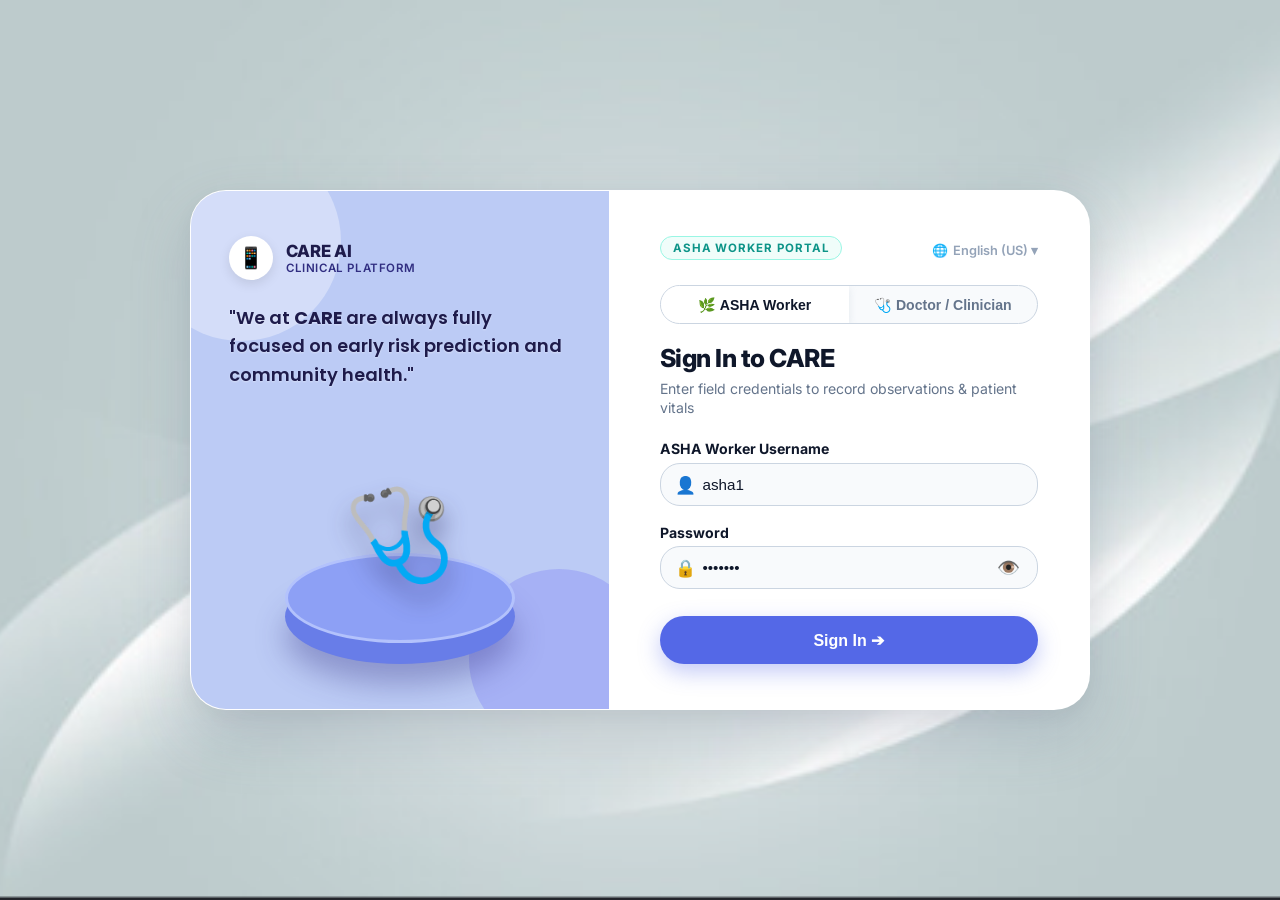
==== index.html @ 0ec80b11 "feat: CARE Clinical AI Reasoning Engine - Complete Platform with Split-Card UI, Offline PWA & ML Pip" ====
<!DOCTYPE html>
<html lang="en">

<head>
  <meta charset="UTF-8" />
  <meta name="viewport" content="width=device-width, initial-scale=1.0" />
  <title>CARE — Sign In</title>

  <!-- PWA Manifest & Theme -->
  <link rel="manifest" href="manifest.json" />
  <meta name="theme-color" content="#0b0f1f" />
  <meta name="description"
    content="CARE: Community-based Automated Risk Engine for ASHA workers and clinical doctors." />

  <!-- Favicon -->
  <link rel="icon" type="image/svg+xml"
    href="data:image/svg+xml;utf8,<svg xmlns='http://www.w3.org/2000/svg' viewBox='0 0 512 512'><rect width='512' height='512' rx='128' fill='%230b0f1f'/><path d='M256 448l-30.165-27.211C118.718 323.588 48 259.488 48 179.805 48 114.475 99.475 63 164.805 63c36.877 0 72.269 17.155 95.195 44.209C282.926 80.155 318.318 63 355.195 63 420.525 63 472 114.475 472 179.805c0 79.683-70.718 143.783-177.835 241.084L256 448z' fill='%2300D9C0'/></svg>" />

  <!-- Google Fonts -->
  <link rel="preconnect" href="https://fonts.googleapis.com" />
  <link rel="preconnect" href="https://fonts.gstatic.com" crossorigin />
  <link
    href="https://fonts.googleapis.com/css2?family=Inter:wght@400;500;600;700&family=Poppins:wght@500;600;700;800&display=swap"
    rel="stylesheet" />

  <style>
    * {
      box-sizing: border-box;
      margin: 0;
      padding: 0;
    }

    body {
      font-family: 'Inter', sans-serif;
      background: #f1f5f9 url('bg-silk.png') no-repeat center center fixed !important;
      background-size: cover !important;
      min-height: 100vh;
      display: flex;
      flex-direction: column;
      align-items: center;
      justify-content: center;
      padding: 1.5rem;
      color: #334155;
    }

    @keyframes subtleFloat {

      0%,
      100% {
        transform: translateY(0px) rotate(0deg);
      }

      50% {
        transform: translateY(-8px) rotate(-1.5deg);
      }
    }

    @keyframes floatCardIn {
      from {
        opacity: 0;
        transform: translateY(22px) scale(0.98);
      }

      to {
        opacity: 1;
        transform: translateY(0) scale(1);
      }
    }

    /* ------------------------------------------------------------------ */
    /* Exact Split-Card Container Matching Reference UI                  */
    /* ------------------------------------------------------------------ */
    .login-split-card {
      width: 100%;
      max-width: 900px;
      min-height: 520px;
      background: #ffffff;
      border-radius: 36px;
      box-shadow: 0 25px 60px rgba(100, 116, 139, 0.22), 0 6px 20px rgba(0, 0, 0, 0.04);
      display: grid;
      grid-template-columns: 1fr 1.15fr;
      overflow: hidden;
      position: relative;
      animation: floatCardIn 0.5s cubic-bezier(0.16, 1, 0.3, 1);
      border: 1px solid rgba(255, 255, 255, 0.9);
      margin: auto;
    }

    /* Left Hero Pane */
    .login-hero-pane {
      background: #bccbf5;
      padding: 2.8rem 2.4rem;
      display: flex;
      flex-direction: column;
      justify-content: space-between;
      position: relative;
      overflow: hidden;
    }

    .login-hero-pane::before {
      content: '';
      position: absolute;
      top: -50px;
      left: -50px;
      width: 200px;
      height: 200px;
      border-radius: 50%;
      background: rgba(255, 255, 255, 0.35);
      pointer-events: none;
    }

    .login-hero-pane::after {
      content: '';
      position: absolute;
      bottom: -40px;
      right: -40px;
      width: 180px;
      height: 180px;
      border-radius: 50%;
      background: rgba(99, 102, 241, 0.25);
      pointer-events: none;
    }

    /* Right Form Pane */
    .login-form-pane {
      background: #ffffff;
      padding: 2.8rem 3.2rem;
      display: flex;
      flex-direction: column;
      justify-content: center;
      position: relative;
    }

    /* Role Tabs */
    #role-tabs {
      display: flex;
      gap: 0;
      border-radius: 20px;
      overflow: hidden;
      border: 1.5px solid #cbd5e1;
      margin-bottom: 1.2rem;
      background: #f8fafc;
    }

    .role-tab {
      flex: 1;
      padding: 0.65rem 0.5rem;
      text-align: center;
      font-size: 0.88rem;
      font-weight: 600;
      cursor: pointer;
      border: none;
      transition: all 0.25s ease;
      background: transparent;
      color: #64748b;
    }

    .role-tab.active-asha {
      background: #ffffff;
      color: #0f172a;
      box-shadow: 0 2px 8px rgba(148, 163, 184, 0.2);
    }

    .role-tab.active-doctor {
      background: #ffffff;
      color: #0f172a;
      box-shadow: 0 2px 8px rgba(148, 163, 184, 0.2);
    }

    .role-tab:hover:not(.active-asha):not(.active-doctor) {
      background: #f1f5f9;
      color: #334155;
    }

    #login-portal-badge {
      display: inline-block;
      font-size: 0.72rem;
      font-weight: 700;
      letter-spacing: 0.08em;
      text-transform: uppercase;
      padding: 0.25rem 0.75rem;
      border-radius: 99px;
      margin-bottom: 0.4rem;
      transition: all 0.3s;
    }

    .badge-asha {
      background: #f0fdfa;
      color: #0d9488;
      border: 1px solid #99f6e4;
    }

    .badge-doctor {
      background: #f1f5f9;
      color: #475569;
      border: 1px solid #cbd5e1;
    }

    .form-group {
      display: flex;
      flex-direction: column;
      gap: 0.35rem;
      width: 100%;
    }

    .form-label {
      font-size: 0.88rem;
      font-weight: 700;
      color: #0f172a;
    }

    .form-input {
      width: 100%;
      padding: 0.75rem 1rem 0.75rem 2.6rem;
      background: #f8fafc;
      border: 1.5px solid #cbd5e1;
      border-radius: 20px;
      color: #0f172a;
      font-size: 0.95rem;
      font-weight: 500;
      outline: none;
      transition: border-color 0.2s;
    }

    .form-input:focus {
      border-color: #5468E7;
      background: #ffffff;
    }

    .btn-submit {
      margin-top: 0.6rem;
      width: 100%;
      height: 48px;
      background: #5468E7;
      color: #ffffff;
      font-size: 1rem;
      font-weight: 700;
      border: none;
      border-radius: 25px;
      cursor: pointer;
      box-shadow: 0 8px 22px rgba(84, 104, 231, 0.35);
      transition: all 0.2s ease;
      display: flex;
      align-items: center;
      justify-content: center;
    }

    .btn-submit:hover {
      background: #4355d6;
      transform: translateY(-1px);
      box-shadow: 0 10px 25px rgba(84, 104, 231, 0.45);
    }

    .alert-error {
      background: #fef2f2;
      border: 1px solid #fca5a5;
      color: #dc2626;
      padding: 0.75rem 1rem;
      border-radius: 12px;
      font-size: 0.85rem;
      font-weight: 500;
      margin-bottom: 0.8rem;
    }

    .hidden {
      display: none !important;
    }

    @media (max-width: 860px) {
      .login-split-card {
        grid-template-columns: 1fr;
        max-width: 460px;
        border-radius: 28px;
      }

      .login-hero-pane {
        padding: 2.2rem 1.8rem;
        min-height: 260px;
      }

      .login-form-pane {
        padding: 2.2rem 1.8rem;
      }
    }
  </style>

  <script>
    var API_BASE_URL = window.API_BASE_URL || ((window.location.origin && window.location.origin !== "null" && !window.location.origin.startsWith("file:"))
      ? window.location.origin
      : "http://127.0.0.1:8000");

    let _selectedRole = 'asha';

    function switchRoleTab(role) {
      _selectedRole = role;
      const tabAsha = document.getElementById('tab-asha');
      const tabDoc = document.getElementById('tab-doctor');
      const badge = document.getElementById('login-portal-badge');
      const title = document.getElementById('login-portal-title');
      const sub = document.getElementById('login-portal-sub');
      const uLabel = document.getElementById('lbl-username');
      const uInput = document.getElementById('login-username');
      const pInput = document.getElementById('login-password');
      const sBtn = document.getElementById('login-submit-btn');
      const delegateWrap = document.getElementById('delegate-link-wrap');

      if (role === 'doctor') {
        tabAsha.className = 'role-tab';
        tabDoc.className = 'role-tab active-doctor';
        badge.className = 'badge-doctor';
        badge.textContent = 'DOCTOR CLINICAL PORTAL';
        title.textContent = 'Doctor Sign In';
        sub.textContent = 'Access full clinical AI predictions & patient records';
        uLabel.textContent = 'Doctor Username';
        uInput.value = 'doctor1';
        pInput.value = 'doctor123';
        sBtn.textContent = 'Doctor Sign In ➔';
        if (delegateWrap) delegateWrap.classList.remove('hidden');
      } else {
        tabAsha.className = 'role-tab active-asha';
        tabDoc.className = 'role-tab';
        badge.className = 'badge-asha';
        badge.textContent = 'ASHA WORKER PORTAL';
        title.textContent = 'ASHA Worker Sign In';
        sub.textContent = 'Enter field credentials to record observations & patient vitals';
        uLabel.textContent = 'ASHA Worker Username';
        uInput.value = 'asha1';
        pInput.value = 'asha123';
        sBtn.textContent = 'Sign In ➔';
        if (delegateWrap) delegateWrap.classList.add('hidden');
      }
    }

    function togglePasswordVisibility(inputId, iconId) {
      const input = document.getElementById(inputId);
      const icon = document.getElementById(iconId);
      if (!input) return;
      if (input.type === 'password') {
        input.type = 'text';
        if (icon) icon.textContent = '🙈';
      } else {
        input.type = 'password';
        if (icon) icon.textContent = '👁️';
      }
    }

    // Auto-redirect if already logged in
    (function checkSession() {
      const token = localStorage.getItem('care_access_token');
      const role = localStorage.getItem('care_role');
      if (token) {
        if (role === 'doctor') {
          window.location.href = 'doctor.html';
        } else if (role === 'asha_worker') {
          window.location.href = 'asha.html';
        }
      }
    })();
  </script>
</head>

<body>

  <!-- FLOATING SPLIT-CARD (MATCHING EXACT REFERENCE DESIGN) -->
  <div class="login-split-card">

    <!-- Left Hero Pane -->
    <div class="login-hero-pane">
      <!-- Top App Device Badge -->
      <div style="display: flex; align-items: center; gap: 0.8rem; z-index: 10;">
        <div
          style="width: 44px; height: 44px; border-radius: 50%; background: #ffffff; display: flex; align-items: center; justify-content: center; box-shadow: 0 4px 12px rgba(0,0,0,0.1); font-size: 1.3rem;">
          📱
        </div>
        <div>
          <div style="font-weight: 800; font-size: 1.05rem; letter-spacing: -0.01em; color: #1e1b4b;">CARE AI</div>
          <div
            style="font-size: 0.72rem; font-weight: 600; color: #312e81; text-transform: uppercase; letter-spacing: 0.05em;">
            Clinical Platform</div>
        </div>
      </div>

      <!-- Tagline & Quote -->
      <div style="margin: 1.5rem 0 1rem; z-index: 10;">
        <p
          style="font-size: 1.12rem; font-weight: 600; line-height: 1.6; color: #1e1b4b; text-shadow: 0 1px 2px rgba(255,255,255,0.4); font-family: 'Poppins', sans-serif;">
          "We at <strong>CARE</strong> are always fully focused on early risk prediction and community health."
        </p>
      </div>

      <!-- 3D Pedestal with Stethoscope Illustration -->
      <div
        style="position: relative; display: flex; align-items: center; justify-content: center; margin-top: auto; padding-top: 2rem; z-index: 10;">
        <!-- 3D Pedestal Base -->
        <div
          style="position: relative; width: 230px; height: 95px; background: #687de8; border-radius: 50%; box-shadow: 0 20px 30px rgba(49, 46, 129, 0.35); display: flex; align-items: center; justify-content: center;">
          <div
            style="position: absolute; top: -16px; width: 230px; height: 90px; background: #8da0f5; border-radius: 50%; border: 3px solid #b3c2fc; display: flex; align-items: center; justify-content: center;">
            <!-- 3D Stethoscope Visual Icon -->
            <div
              style="position: absolute; top: -78px; font-size: 5.6rem; filter: drop-shadow(0 15px 12px rgba(30, 27, 75, 0.45)); animation: subtleFloat 3s ease-in-out infinite;">
              🩺
            </div>
          </div>
        </div>
      </div>
    </div>

    <!-- Right Form Pane -->
    <div class="login-form-pane">
      <!-- Top header meta -->
      <div style="display: flex; justify-content: space-between; align-items: center; margin-bottom: 1.2rem;">
        <div id="login-portal-badge" class="badge-asha">ASHA WORKER PORTAL</div>
        <div
          style="font-size: 0.8rem; font-weight: 600; color: #94a3b8; display: flex; align-items: center; gap: 0.3rem;">
          <span>🌐</span> English (US) ▾
        </div>
      </div>

      <!-- Role Tabs Switcher -->
      <div id="role-tabs">
        <button class="role-tab active-asha" id="tab-asha" type="button" onclick="switchRoleTab('asha')">
          🌿 ASHA Worker
        </button>
        <button class="role-tab" id="tab-doctor" type="button" onclick="switchRoleTab('doctor')">
          🩺 Doctor / Clinician
        </button>
      </div>

      <!-- Screen title & subtitle -->
      <div style="margin-bottom: 1.4rem;">
        <h1 id="login-portal-title"
          style="margin: 0 0 0.35rem; font-size: 1.55rem; font-weight: 800; color: #0f172a; letter-spacing: -0.02em;">
          Sign In to CARE
        </h1>
        <p id="login-portal-sub" style="margin: 0; font-size: 0.88rem; color: #64748b; line-height: 1.4;">
          Enter field credentials to record observations & patient vitals
        </p>
      </div>

      <div id="login-error" class="alert-error hidden"></div>

      <!-- Login Form -->
      <form id="login-form" style="display: flex; flex-direction: column; gap: 1.1rem;">
        <!-- Username Field -->
        <div class="form-group">
          <label id="lbl-username" class="form-label" for="login-username">
            ASHA Worker Username
          </label>
          <div style="position: relative; display: flex; align-items: center;">
            <span
              style="position: absolute; left: 0.95rem; font-size: 1.05rem; color: #64748b; pointer-events: none;">👤</span>
            <input id="login-username" class="form-input" type="text" placeholder="e.g. asha1" value="asha1"
              autocomplete="off" required />
          </div>
        </div>

        <!-- Password Field with Eye Toggle -->
        <div class="form-group">
          <label class="form-label" for="login-password">
            Password
          </label>
          <div style="position: relative; display: flex; align-items: center;">
            <span
              style="position: absolute; left: 0.95rem; font-size: 1.05rem; color: #64748b; pointer-events: none;">🔒</span>
            <input id="login-password" class="form-input" type="password" placeholder="••••••••" value="asha123"
              autocomplete="new-password" required style="padding-right: 2.8rem;" />

            <button type="button" id="toggle-pwd-btn"
              onclick="togglePasswordVisibility('login-password', 'pwd-eye-icon')"
              style="position: absolute; right: 0.9rem; background: none; border: none; cursor: pointer; font-size: 1.15rem; color: #64748b; padding: 0.2rem; display: flex; align-items: center; justify-content: center;"
              title="Show or hide password">
              <span id="pwd-eye-icon">👁️</span>
            </button>
          </div>
        </div>

        <!-- Submit Button -->
        <button type="submit" id="login-submit-btn" class="btn-submit">
          Sign In ➔
        </button>
      </form>

      <!-- Colleague Delegate Sync Section (Visible for Doctor role) -->
      <div id="delegate-link-wrap" class="hidden" style="margin-top: 1.2rem;">
        <div style="display: flex; align-items: center; gap: 0.8rem; width: 100%; margin-bottom: 0.8rem;">
          <div style="flex: 1; height: 1px; background: #e2e8f0;"></div>
          <span
            style="font-size: 0.75rem; font-weight: 600; color: #94a3b8; text-transform: uppercase; letter-spacing: 0.05em;">-
            OR -</span>
          <div style="flex: 1; height: 1px; background: #e2e8f0;"></div>
        </div>
        <button id="delegate-mode-btn" type="button" onclick="window.location.href='doctor.html'"
          style="width: 100%; padding: 0.65rem 1rem; background: #f0f9ff; border: 1.5px solid #bae6fd; color: #0369a1; border-radius: 20px; font-size: 0.88rem; font-weight: 700; cursor: pointer; transition: all 0.2s ease;">
          🔄 Sync Only (Delegate Mode)
        </button>
      </div>
    </div>

  </div>

  <script>
    document.getElementById('login-form').addEventListener('submit', async (e) => {
      e.preventDefault();
      const username = document.getElementById('login-username').value.trim();
      const password = document.getElementById('login-password').value.trim();
      const errBox = document.getElementById('login-error');
      const submitBtn = document.getElementById('login-submit-btn');

      errBox.classList.add('hidden');
      errBox.textContent = '';
      submitBtn.disabled = true;
      submitBtn.textContent = 'Signing in…';

      try {
        const res = await fetch(`${API_BASE_URL}/auth/login`, {
          method: 'POST',
          headers: { 'Content-Type': 'application/json' },
          body: JSON.stringify({ username, password })
        });

        if (!res.ok) {
          const data = await res.json().catch(() => ({ detail: 'Invalid credentials' }));
          throw new Error(data.detail || 'Login failed');
        }

        const tokenData = await res.json();
        const role = tokenData.role || 'asha_worker';

        // Store session keys
        localStorage.setItem('care_access_token', tokenData.access_token);
        localStorage.setItem('care_role', role);
        localStorage.setItem('care_full_name', tokenData.full_name || username);
        localStorage.setItem('care_username', username);

        if (role === 'doctor') {
          localStorage.setItem('doctor_access_token', tokenData.access_token);
          localStorage.setItem('doctor_role', 'doctor');
          localStorage.setItem('doctor_full_name', tokenData.full_name || username);
          // Redirect to Doctor Portal Page
          window.location.href = 'doctor.html';
        } else {
          // Redirect to ASHA Worker Dashboard Page
          window.location.href = 'asha.html';
        }

      } catch (err) {
        // Offline fallback for demo accounts
        if (err.name === 'TypeError' || err.message.includes('fetch')) {
          if (_selectedRole === 'asha' && username === 'asha1' && password === 'asha123') {
            localStorage.setItem('care_access_token', 'offline_asha_token');
            localStorage.setItem('care_role', 'asha_worker');
            localStorage.setItem('care_full_name', 'Priya (ASHA Worker)');
            localStorage.setItem('care_username', 'asha1');
            window.location.href = 'asha.html';
            return;
          } else if (_selectedRole === 'doctor' && username === 'doctor1' && password === 'doctor123') {
            localStorage.setItem('doctor_access_token', 'offline_doctor_token');
            localStorage.setItem('doctor_role', 'doctor');
            localStorage.setItem('doctor_full_name', 'Dr. Rajesh Kumar');
            localStorage.setItem('care_access_token', 'offline_doctor_token');
            localStorage.setItem('care_role', 'doctor');
            window.location.href = 'doctor.html';
            return;
          }
        }
        errBox.textContent = err.message;
        errBox.classList.remove('hidden');
        submitBtn.disabled = false;
        submitBtn.textContent = _selectedRole === 'doctor' ? 'Doctor Sign In ➔' : 'Sign In ➔';
      }
    });
  </script>

</body>

</html>
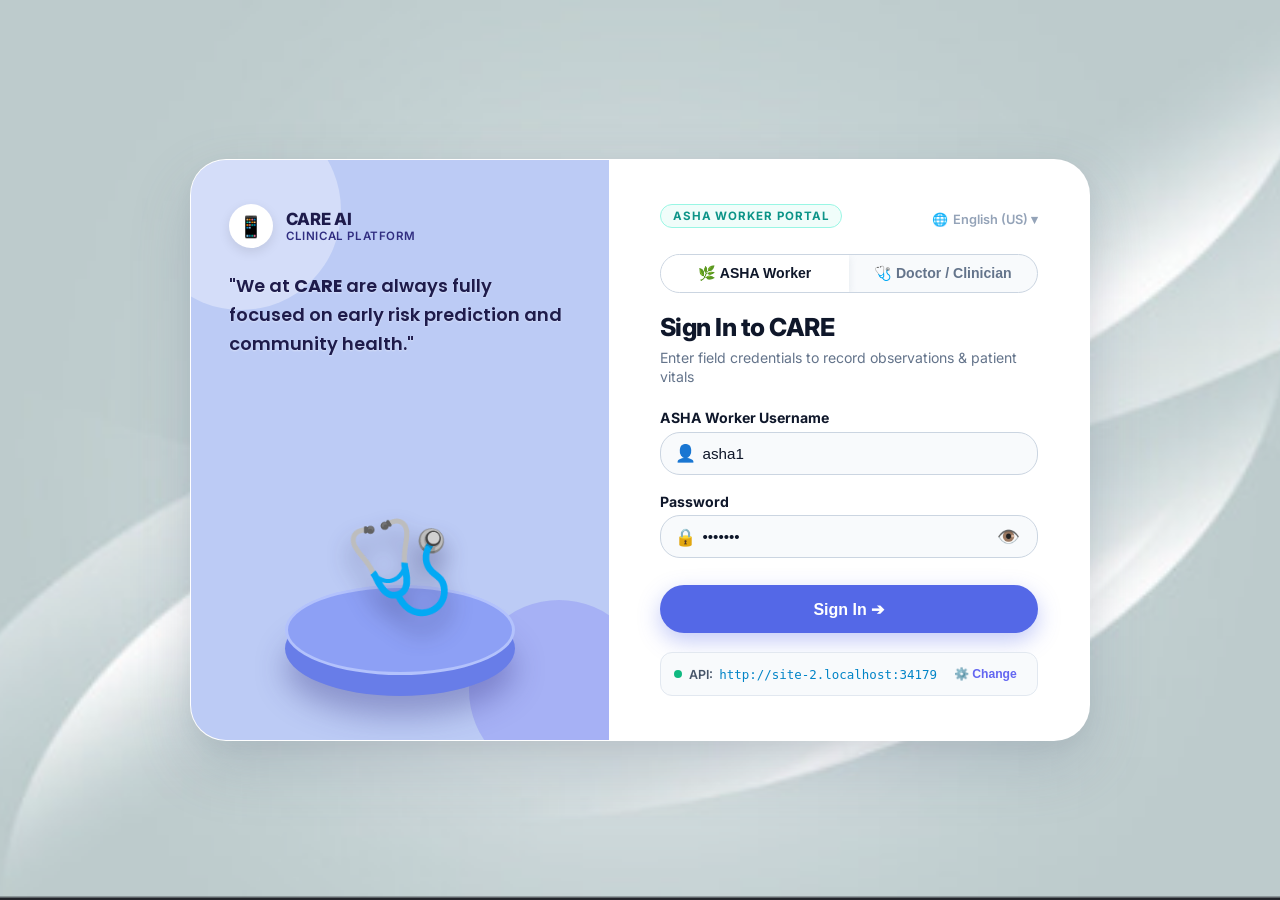
==== commit 40a04a37: "Fix login 404 connection failure on Netlify, resolve 401 manifest fetch, and enable seamless offline" ====
--- a/index.html
+++ b/index.html
@@ -7,7 +7,7 @@
   <title>CARE — Sign In</title>
 
   <!-- PWA Manifest & Theme -->
-  <link rel="manifest" href="manifest.json" />
+  <link rel="manifest" href="manifest.json" crossorigin="use-credentials" />
   <meta name="theme-color" content="#0b0f1f" />
   <meta name="description"
     content="CARE: Community-based Automated Risk Engine for ASHA workers and clinical doctors." />
@@ -267,27 +267,244 @@
     }
 
     @media (max-width: 860px) {
+      body {
+        padding: 1rem 0.6rem;
+        justify-content: flex-start;
+        min-height: 100vh;
+      }
+
       .login-split-card {
         grid-template-columns: 1fr;
         max-width: 460px;
+        width: 100%;
         border-radius: 28px;
+        min-height: auto;
+        margin: 0.5rem auto;
       }
 
       .login-hero-pane {
-        padding: 2.2rem 1.8rem;
-        min-height: 260px;
+        padding: 1.8rem 1.5rem 1.2rem;
+        min-height: auto;
+        border-top-left-radius: 28px;
+        border-top-right-radius: 28px;
+        border-bottom-left-radius: 0;
+      }
+
+      .login-hero-pane .pedestal-wrap {
+        transform: scale(0.85);
+        transform-origin: center;
+        margin-top: 0.5rem !important;
+        padding-top: 0.8rem !important;
       }
 
       .login-form-pane {
-        padding: 2.2rem 1.8rem;
+        padding: 1.8rem 1.5rem;
+        border-bottom-left-radius: 28px;
+        border-bottom-right-radius: 28px;
+        border-top-right-radius: 0;
+      }
+
+      .form-input {
+        font-size: 16px; /* Prevents auto-zoom on mobile iOS/Android */
+      }
+    }
+
+    @media (max-width: 480px) {
+      body {
+        padding: 0.5rem;
+      }
+
+      .login-split-card {
+        border-radius: 22px;
+        max-width: 100%;
+      }
+
+      .login-hero-pane {
+        padding: 1.4rem 1.2rem 0.8rem;
+        border-top-left-radius: 22px;
+        border-top-right-radius: 22px;
+      }
+
+      .login-hero-pane p {
+        font-size: 0.98rem !important;
+      }
+
+      .login-hero-pane .pedestal-wrap {
+        transform: scale(0.72);
+        margin-top: 0 !important;
+        padding-top: 0.4rem !important;
+      }
+
+      .login-form-pane {
+        padding: 1.4rem 1.2rem;
+        border-bottom-left-radius: 22px;
+        border-bottom-right-radius: 22px;
+      }
+
+      #login-portal-title {
+        font-size: 1.35rem !important;
+      }
+
+      .role-tab {
+        font-size: 0.8rem;
+        padding: 0.6rem 0.3rem;
       }
     }
   </style>
 
   <script>
-    var API_BASE_URL = window.API_BASE_URL || ((window.location.origin && window.location.origin !== "null" && !window.location.origin.startsWith("file:"))
-      ? window.location.origin
-      : "http://127.0.0.1:8000");
+    function getApiBaseUrl() {
+      const custom = localStorage.getItem('care_api_base_url');
+      if (custom) return custom.replace(/\/+$/, '');
+      if (window.API_BASE_URL) return window.API_BASE_URL.replace(/\/+$/, '');
+      if (window.location.origin &&
+          window.location.origin !== "null" &&
+          !window.location.origin.startsWith("file:") &&
+          !window.location.hostname.includes('netlify.app') &&
+          !window.location.hostname.includes('github.io') &&
+          !window.location.hostname.includes('pages.dev')) {
+        return window.location.origin;
+      }
+      return "http://127.0.0.1:8000";
+    }
+
+    var API_BASE_URL = getApiBaseUrl();
+    window.API_BASE_URL = API_BASE_URL;
+
+    async function seedDemoDataIfEmpty() {
+      try {
+        const demoPatients = [
+          {
+            patient_id: "PAT-1001",
+            full_name: "Ramesh Sharma",
+            name: "Ramesh Sharma",
+            dob_estimated: "1968-04-12",
+            sex: "male",
+            condition: "cardiovascular",
+            source: "asha_pwa",
+            abha_id: "ABHA-9821-4451",
+            visit_count: 3,
+            latest_prediction: {
+              risk_score: 0.284,
+              risk_pct: 28.4,
+              confidence: "high",
+              explanation: "Elevated Systolic BP (148 mmHg) and Age (58) contribute to High Cardiovascular Risk (+18.2%)\nSmoking history increases 5-year risk (+6.5%)\nResting Heart Rate within normal range (-2.1%)",
+              shap_values: [
+                { feature: "Systolic BP (148)", impact: 0.182 },
+                { feature: "Smoking History", impact: 0.065 },
+                { feature: "Age (58)", impact: 0.048 },
+                { feature: "Heart Rate (74)", impact: -0.021 }
+              ]
+            }
+          },
+          {
+            patient_id: "PAT-1002",
+            full_name: "Sunita Devi",
+            name: "Sunita Devi",
+            dob_estimated: "1975-09-20",
+            sex: "female",
+            condition: "diabetes",
+            source: "asha_pwa",
+            abha_id: "ABHA-6612-8890",
+            visit_count: 2,
+            latest_prediction: {
+              risk_score: 0.142,
+              risk_pct: 14.2,
+              confidence: "high",
+              explanation: "Moderate glycemic index and BMI within borderline range.\nNormal blood pressure (-4.2%)",
+              shap_values: [
+                { feature: "Fasting Glucose (138)", impact: 0.088 },
+                { feature: "BMI (26.4)", impact: 0.042 },
+                { feature: "Normal BP (122/80)", impact: -0.042 }
+              ]
+            }
+          },
+          {
+            patient_id: "PAT-1003",
+            full_name: "Anil Verma",
+            name: "Anil Verma",
+            dob_estimated: "1982-11-05",
+            sex: "male",
+            condition: "hypertension",
+            source: "asha_pwa",
+            abha_id: "ABHA-4190-2311",
+            visit_count: 4,
+            latest_prediction: {
+              risk_score: 0.076,
+              risk_pct: 7.6,
+              confidence: "high",
+              explanation: "Low overall cardiovascular risk with well-controlled vitals.",
+              shap_values: [
+                { feature: "Controlled BP (120/78)", impact: -0.065 },
+                { feature: "Active lifestyle", impact: -0.035 }
+              ]
+            }
+          }
+        ];
+
+        // Seed care_asha_db
+        const reqAsha = indexedDB.open('care_asha_db', 3);
+        reqAsha.onupgradeneeded = (e) => {
+          const db = e.target.result;
+          if (!db.objectStoreNames.contains('patients_cache')) {
+            const ps = db.createObjectStore('patients_cache', { keyPath: 'patient_id' });
+            ps.createIndex('synced', 'synced', { unique: false });
+          }
+          if (!db.objectStoreNames.contains('observations')) {
+            const os = db.createObjectStore('observations', { keyPath: 'id', autoIncrement: true });
+            os.createIndex('patient_id', 'patient_id', { unique: false });
+            os.createIndex('synced', 'synced', { unique: false });
+            os.createIndex('patient_category', ['patient_id', 'category'], { unique: false });
+            os.createIndex('client_uuid', 'client_uuid', { unique: true });
+          }
+          if (!db.objectStoreNames.contains('auth_store')) {
+            db.createObjectStore('auth_store', { keyPath: 'key' });
+          }
+        };
+        reqAsha.onsuccess = (e) => {
+          const db = e.target.result;
+          if (db.objectStoreNames.contains('patients_cache')) {
+            const tx = db.transaction('patients_cache', 'readwrite');
+            const store = tx.objectStore('patients_cache');
+            demoPatients.forEach(p => store.put(p));
+          }
+        };
+
+        // Seed care_doctor_cache
+        const reqDoc = indexedDB.open('care_doctor_cache', 2);
+        reqDoc.onupgradeneeded = (e) => {
+          const db = e.target.result;
+          if (!db.objectStoreNames.contains('patient_cache')) {
+            db.createObjectStore('patient_cache', { keyPath: 'key' });
+          }
+          if (!db.objectStoreNames.contains('observations_cache')) {
+            db.createObjectStore('observations_cache', { keyPath: 'key' });
+          }
+          if (!db.objectStoreNames.contains('predict_cache')) {
+            db.createObjectStore('predict_cache', { keyPath: 'key' });
+          }
+          if (!db.objectStoreNames.contains('auth_store')) {
+            db.createObjectStore('auth_store', { keyPath: 'username' });
+          }
+        };
+        reqDoc.onsuccess = (e) => {
+          const db = e.target.result;
+          if (db.objectStoreNames.contains('patient_cache')) {
+            const tx = db.transaction(['patient_cache', 'predict_cache'], 'readwrite');
+            const pStore = tx.objectStore('patient_cache');
+            const prStore = tx.objectStore('predict_cache');
+            demoPatients.forEach(p => {
+              pStore.put({ key: p.patient_id, data: p, cached_at: new Date().toISOString() });
+              if (p.latest_prediction) {
+                prStore.put({ key: p.patient_id, data: p.latest_prediction, cached_at: new Date().toISOString() });
+              }
+            });
+          }
+        };
+      } catch (err) {
+        console.warn('Pre-seeding demo patients in IndexedDB failed:', err);
+      }
+    }
 
     let _selectedRole = 'asha';
 
@@ -389,7 +606,7 @@
       </div>
 
       <!-- 3D Pedestal with Stethoscope Illustration -->
-      <div
+      <div class="pedestal-wrap"
         style="position: relative; display: flex; align-items: center; justify-content: center; margin-top: auto; padding-top: 2rem; z-index: 10;">
         <!-- 3D Pedestal Base -->
         <div
@@ -495,11 +712,46 @@
           🔄 Sync Only (Delegate Mode)
         </button>
       </div>
+      <!-- Server Connection / Offline Demo Indicator -->
+      <div style="margin-top: 1.2rem; padding: 0.65rem 0.85rem; background: #f8fafc; border: 1px solid #e2e8f0; border-radius: 12px; display: flex; align-items: center; justify-content: space-between; gap: 0.5rem; font-size: 0.78rem; color: #64748b;">
+        <div style="display: flex; align-items: center; gap: 0.4rem; overflow: hidden; text-overflow: ellipsis; white-space: nowrap;">
+          <span id="server-status-dot" style="display: inline-block; width: 8px; height: 8px; border-radius: 50%; background: #10b981; flex-shrink: 0;"></span>
+          <span style="font-weight: 600; color: #475569;">API:</span>
+          <span id="server-url-display" style="font-family: monospace; color: #0284c7; overflow: hidden; text-overflow: ellipsis;">http://127.0.0.1:8000</span>
+        </div>
+        <button type="button" onclick="promptChangeApiUrl()" style="background: none; border: none; color: #6366f1; font-weight: 700; cursor: pointer; padding: 0.2rem 0.4rem; border-radius: 6px; font-size: 0.76rem; white-space: nowrap;">
+          ⚙️ Change
+        </button>
+      </div>
+
     </div>
 
   </div>
 
   <script>
+    function updateServerStatusDisplay() {
+      const urlEl = document.getElementById('server-url-display');
+      if (urlEl) urlEl.textContent = API_BASE_URL;
+    }
+
+    function promptChangeApiUrl() {
+      const current = localStorage.getItem('care_api_base_url') || API_BASE_URL;
+      const next = prompt("Enter Backend Server API Base URL (or leave blank to use default http://127.0.0.1:8000):", current);
+      if (next !== null) {
+        if (next.trim()) {
+          localStorage.setItem('care_api_base_url', next.trim());
+        } else {
+          localStorage.removeItem('care_api_base_url');
+        }
+        API_BASE_URL = getApiBaseUrl();
+        window.API_BASE_URL = API_BASE_URL;
+        updateServerStatusDisplay();
+        alert("Backend API URL set to: " + API_BASE_URL);
+      }
+    }
+
+    updateServerStatusDisplay();
+
     document.getElementById('login-form').addEventListener('submit', async (e) => {
       e.preventDefault();
       const username = document.getElementById('login-username').value.trim();
@@ -512,16 +764,65 @@
       submitBtn.disabled = true;
       submitBtn.textContent = 'Signing in…';
 
+      const performOfflineLogin = async () => {
+        await seedDemoDataIfEmpty();
+        const isAsha = (_selectedRole === 'asha' || username.toLowerCase().startsWith('asha'));
+        const isDoc = (_selectedRole === 'doctor' || username.toLowerCase().startsWith('doc'));
+
+        if (isAsha && (username === 'asha1' && password === 'asha123' || username === 'asha1' || localStorage.getItem('care_username') === username)) {
+          localStorage.setItem('care_access_token', 'offline_asha_token');
+          localStorage.setItem('care_role', 'asha_worker');
+          localStorage.setItem('care_full_name', username === 'asha1' ? 'Priya (ASHA Worker)' : username);
+          localStorage.setItem('care_username', username);
+          window.location.href = 'asha.html';
+          return true;
+        } else if (isDoc && (username === 'doctor1' && password === 'doctor123' || username === 'doctor1' || localStorage.getItem('care_username') === username)) {
+          localStorage.setItem('doctor_access_token', 'offline_doctor_token');
+          localStorage.setItem('doctor_role', 'doctor');
+          localStorage.setItem('doctor_full_name', username === 'doctor1' ? 'Dr. Rajesh Kumar' : username);
+          localStorage.setItem('care_access_token', 'offline_doctor_token');
+          localStorage.setItem('care_role', 'doctor');
+          localStorage.setItem('care_username', username);
+          window.location.href = 'doctor.html';
+          return true;
+        }
+        return false;
+      };
+
       try {
-        const res = await fetch(`${API_BASE_URL}/auth/login`, {
-          method: 'POST',
-          headers: { 'Content-Type': 'application/json' },
-          body: JSON.stringify({ username, password })
-        });
+        let res = null;
+        try {
+          const controller = new AbortController();
+          const timeoutId = setTimeout(() => controller.abort(), 3500);
+          res = await fetch(`${API_BASE_URL}/auth/login`, {
+            method: 'POST',
+            headers: { 'Content-Type': 'application/json' },
+            body: JSON.stringify({ username, password }),
+            signal: controller.signal
+          });
+          clearTimeout(timeoutId);
+        } catch (netErr) {
+          // Network failure / timeout (offline or server not started)
+          const loggedIn = await performOfflineLogin();
+          if (loggedIn) return;
+          throw new Error(`Cannot reach backend server (${API_BASE_URL}). For offline demo, use: asha1 / asha123 or doctor1 / doctor123`);
+        }
+
+        if (res && res.status === 404) {
+          // 404 Not Found on static host (e.g. Netlify)
+          const loggedIn = await performOfflineLogin();
+          if (loggedIn) return;
+          throw new Error(`API endpoint not found on ${API_BASE_URL}. For offline demo, use: asha1 / asha123 or doctor1 / doctor123`);
+        }
 
         if (!res.ok) {
+          // If server returned 401/400 but matches demo credentials, fallback
+          if (username === 'asha1' && password === 'asha123' || username === 'doctor1' && password === 'doctor123') {
+            const loggedIn = await performOfflineLogin();
+            if (loggedIn) return;
+          }
           const data = await res.json().catch(() => ({ detail: 'Invalid credentials' }));
-          throw new Error(data.detail || 'Login failed');
+          throw new Error(data.detail || 'Invalid username or password. For demo, use: asha1 / asha123 or doctor1 / doctor123');
         }
 
         const tokenData = await res.json();
@@ -537,33 +838,12 @@
           localStorage.setItem('doctor_access_token', tokenData.access_token);
           localStorage.setItem('doctor_role', 'doctor');
           localStorage.setItem('doctor_full_name', tokenData.full_name || username);
-          // Redirect to Doctor Portal Page
           window.location.href = 'doctor.html';
         } else {
-          // Redirect to ASHA Worker Dashboard Page
           window.location.href = 'asha.html';
         }
 
       } catch (err) {
-        // Offline fallback for demo accounts
-        if (err.name === 'TypeError' || err.message.includes('fetch')) {
-          if (_selectedRole === 'asha' && username === 'asha1' && password === 'asha123') {
-            localStorage.setItem('care_access_token', 'offline_asha_token');
-            localStorage.setItem('care_role', 'asha_worker');
-            localStorage.setItem('care_full_name', 'Priya (ASHA Worker)');
-            localStorage.setItem('care_username', 'asha1');
-            window.location.href = 'asha.html';
-            return;
-          } else if (_selectedRole === 'doctor' && username === 'doctor1' && password === 'doctor123') {
-            localStorage.setItem('doctor_access_token', 'offline_doctor_token');
-            localStorage.setItem('doctor_role', 'doctor');
-            localStorage.setItem('doctor_full_name', 'Dr. Rajesh Kumar');
-            localStorage.setItem('care_access_token', 'offline_doctor_token');
-            localStorage.setItem('care_role', 'doctor');
-            window.location.href = 'doctor.html';
-            return;
-          }
-        }
         errBox.textContent = err.message;
         errBox.classList.remove('hidden');
         submitBtn.disabled = false;
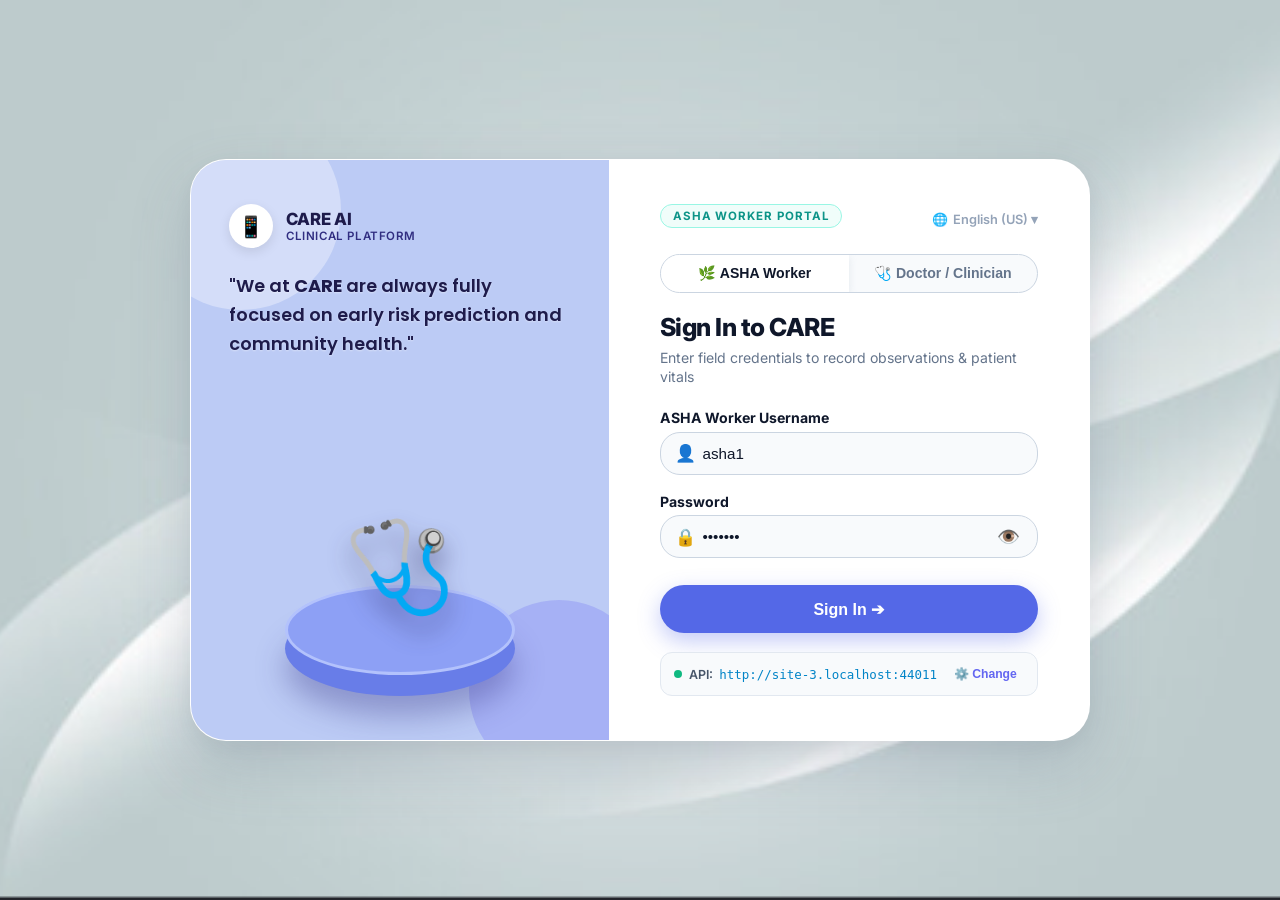
==== commit 5a9d2d03: "Embed manifest as data URI to prevent 401 on Netlify and enable instant zero-network client auth on " ====
--- a/index.html
+++ b/index.html
@@ -7,7 +7,7 @@
   <title>CARE — Sign In</title>
 
   <!-- PWA Manifest & Theme -->
-  <link rel="manifest" href="manifest.json" crossorigin="use-credentials" />
+  <link rel="manifest" href='data:application/manifest+json,{"name":"CARE — Clinical AI","short_name":"CARE","start_url":"./index.html","display":"standalone","background_color":"#0b0f1f","theme_color":"#0b0f1f"}' />
   <meta name="theme-color" content="#0b0f1f" />
   <meta name="description"
     content="CARE: Community-based Automated Risk Engine for ASHA workers and clinical doctors." />
@@ -790,6 +790,19 @@
       };
 
       try {
+        const isStaticHost = window.location.hostname.includes('netlify.app') || 
+                             window.location.hostname.includes('github.io') || 
+                             window.location.hostname.includes('pages.dev');
+        const hasCustomBackend = !!localStorage.getItem('care_api_base_url');
+
+        // If on static hosting without custom remote API, or matching demo account, authenticate instantly
+        if ((isStaticHost && !hasCustomBackend) || 
+            (username === 'asha1' && password === 'asha123') || 
+            (username === 'doctor1' && password === 'doctor123')) {
+          const loggedIn = await performOfflineLogin();
+          if (loggedIn) return;
+        }
+
         let res = null;
         try {
           const controller = new AbortController();
@@ -802,21 +815,18 @@
           });
           clearTimeout(timeoutId);
         } catch (netErr) {
-          // Network failure / timeout (offline or server not started)
           const loggedIn = await performOfflineLogin();
           if (loggedIn) return;
           throw new Error(`Cannot reach backend server (${API_BASE_URL}). For offline demo, use: asha1 / asha123 or doctor1 / doctor123`);
         }
 
         if (res && res.status === 404) {
-          // 404 Not Found on static host (e.g. Netlify)
           const loggedIn = await performOfflineLogin();
           if (loggedIn) return;
           throw new Error(`API endpoint not found on ${API_BASE_URL}. For offline demo, use: asha1 / asha123 or doctor1 / doctor123`);
         }
 
         if (!res.ok) {
-          // If server returned 401/400 but matches demo credentials, fallback
           if (username === 'asha1' && password === 'asha123' || username === 'doctor1' && password === 'doctor123') {
             const loggedIn = await performOfflineLogin();
             if (loggedIn) return;
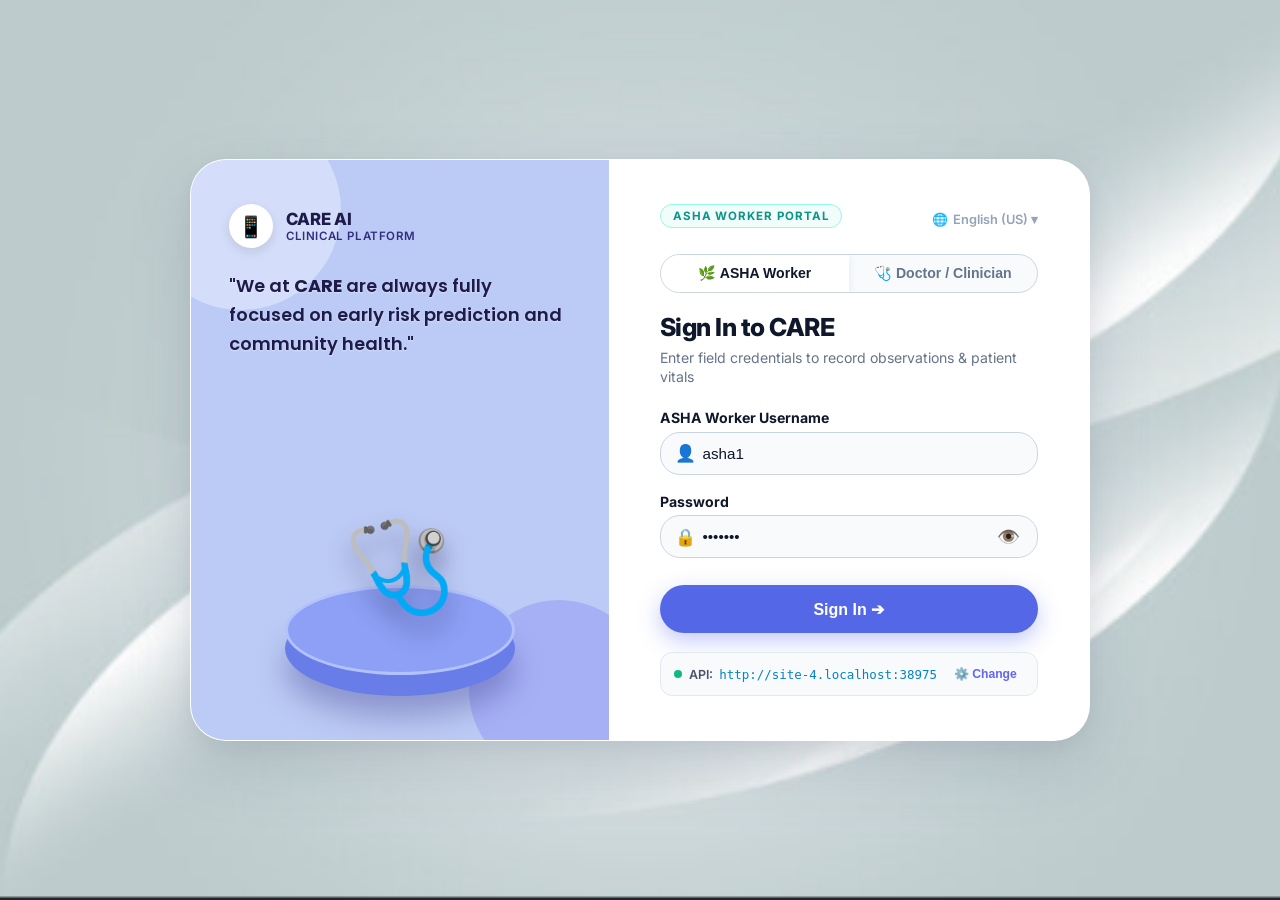
==== commit 56504580: "Fix manifest data URI encoding, enable offline delegate sync with complete dataset, and add Instant " ====
--- a/index.html
+++ b/index.html
@@ -7,7 +7,7 @@
   <title>CARE — Sign In</title>
 
   <!-- PWA Manifest & Theme -->
-  <link rel="manifest" href='data:application/manifest+json,{"name":"CARE — Clinical AI","short_name":"CARE","start_url":"./index.html","display":"standalone","background_color":"#0b0f1f","theme_color":"#0b0f1f"}' />
+  <link rel="manifest" href="[data-uri]" />
   <meta name="theme-color" content="#0b0f1f" />
   <meta name="description"
     content="CARE: Community-based Automated Risk Engine for ASHA workers and clinical doctors." />
